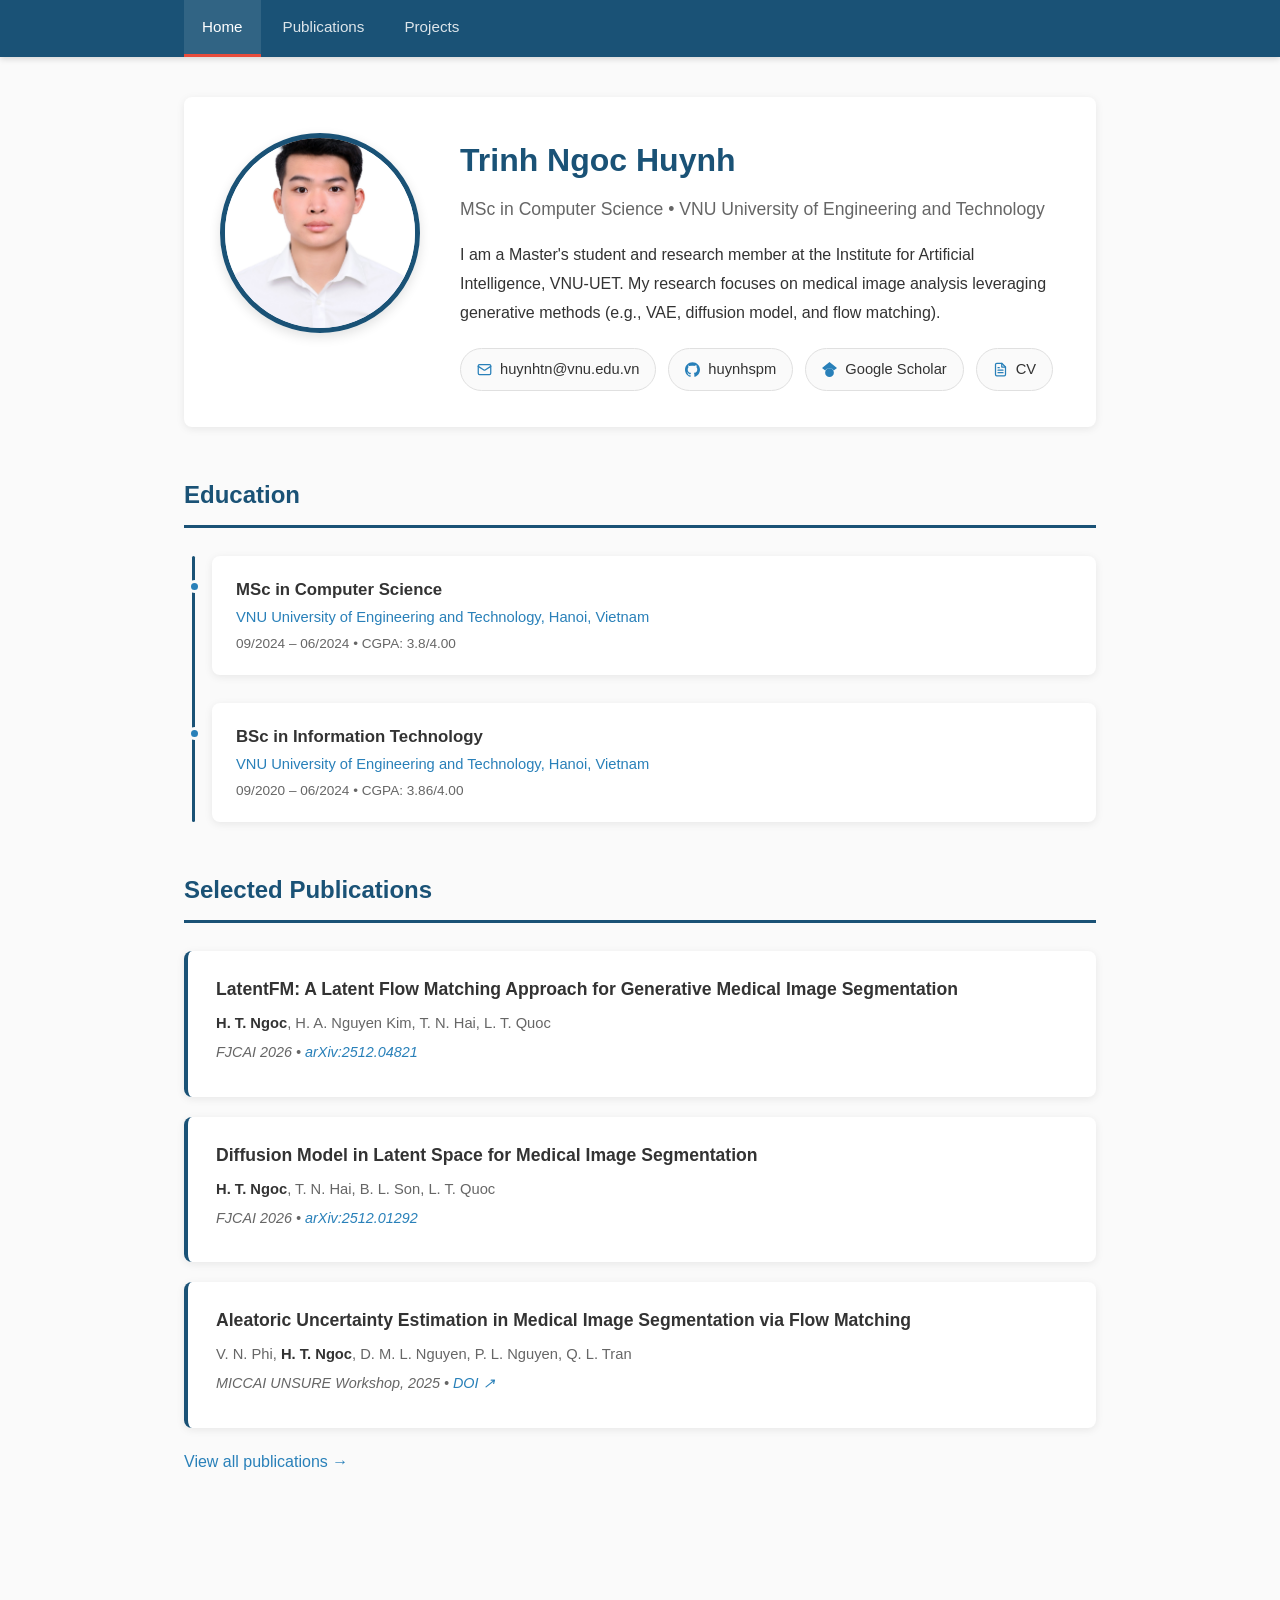
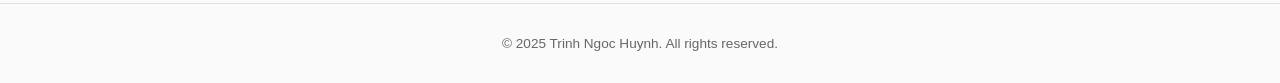
==== index.html @ fa9c3c4f "update profile" ====
<!DOCTYPE html>
<html lang="en">
<head>
    <meta charset="UTF-8">
    <meta name="viewport" content="width=device-width, initial-scale=1.0">
    <title>Trinh Ngoc Huynh</title>
    <link rel="stylesheet" href="index-style.css">
</head>
<body>

    <!-- Navigation -->
    <nav class="navbar">
        <div class="nav-container">
            <ul class="nav-links">
                <li><a href="./" class="active">Home</a></li>
                <li><a href="./publications/">Publications</a></li>
                <li><a href="./projects/">Projects</a></li>
            </ul>
        </div>
    </nav>

    <main class="container">

        <!-- Hero / Profile -->
        <section class="hero">
            <img class="hero-avatar" src="assets/avatar.jpg" alt="Trinh Ngoc Huynh">
            <div class="hero-info">
                <h1>Trinh Ngoc Huynh</h1>
                <p class="subtitle"> MSc in Computer Science &bull; VNU University
                    of Engineering and
                    Technology</p>
                <p class="bio">
                    I am a Master's student and research member at the Institute for Artificial Intelligence, VNU-UET.
                    My research focuses on medical image analysis leveraging generative methods (e.g.,
                    VAE, diffusion model, and flow matching).
                </p>
                <div class="contact-list">
                    <a href="mailto:huynhtn@vnu.edu.vn" class="contact-item">
                        <svg xmlns="http://www.w3.org/2000/svg" width="15" height="15" viewBox="0 0 24 24" fill="none"
                            stroke="currentColor" stroke-width="2" stroke-linecap="round" stroke-linejoin="round">
                            <rect x="2" y="4" width="20" height="16" rx="2" />
                            <path d="m22 7-8.97 5.7a1.94 1.94 0 0 1-2.06 0L2 7" />
                        </svg>
                        <span>huynhtn@vnu.edu.vn</span>
                    </a>
                    <a href="https://github.com/huynhspm" target="_blank" class="contact-item">
                        <svg xmlns="http://www.w3.org/2000/svg" width="15" height="15" viewBox="0 0 24 24"
                            fill="currentColor">
                            <path
                                d="M12 .297c-6.63 0-12 5.373-12 12 0 5.303 3.438 9.8 8.205 11.385.6.113.82-.258.82-.577 0-.285-.01-1.04-.015-2.04-3.338.724-4.042-1.61-4.042-1.61C4.422 18.07 3.633 17.7 3.633 17.7c-1.087-.744.084-.729.084-.729 1.205.084 1.838 1.236 1.838 1.236 1.07 1.835 2.809 1.305 3.495.998.108-.776.417-1.305.76-1.605-2.665-.3-5.466-1.332-5.466-5.93 0-1.31.465-2.38 1.235-3.22-.135-.303-.54-1.523.105-3.176 0 0 1.005-.322 3.3 1.23.96-.267 1.98-.399 3-.405 1.02.006 2.04.138 3 .405 2.28-1.552 3.285-1.23 3.285-1.23.645 1.653.24 2.873.12 3.176.765.84 1.23 1.91 1.23 3.22 0 4.61-2.805 5.625-5.475 5.92.42.36.81 1.096.81 2.22 0 1.606-.015 2.896-.015 3.286 0 .315.21.69.825.57C20.565 22.092 24 17.592 24 12.297c0-6.627-5.373-12-12-12" />
                        </svg>
                        <span>huynhspm</span>
                    </a>
                    <a href="https://scholar.google.com/citations?user=iXqN7IsAAAAJ" target="_blank"
                        class="contact-item">
                        <svg xmlns="http://www.w3.org/2000/svg" width="15" height="15" viewBox="0 0 24 24"
                            fill="currentColor">
                            <path
                                d="M5.242 13.769L0 9.5L12 0l12 9.5-5.242 4.269C17.548 11.249 14.978 9.5 12 9.5c-2.977 0-5.548 1.748-6.758 4.269zM12 10a7 7 0 1 0 0 14 7 7 0 0 0 0-14z" />
                        </svg>
                        <span>Google Scholar</span>
                    </a>
                    <a href="assets/cv.pdf" target="_blank" class="contact-item">
                        <svg xmlns="http://www.w3.org/2000/svg" width="15" height="15" viewBox="0 0 24 24" fill="none"
                            stroke="currentColor" stroke-width="2" stroke-linecap="round" stroke-linejoin="round">
                            <path d="M14 2H6a2 2 0 0 0-2 2v16a2 2 0 0 0 2 2h12a2 2 0 0 0 2-2V8z" />
                            <polyline points="14 2 14 8 20 8" />
                            <line x1="16" y1="13" x2="8" y2="13" />
                            <line x1="16" y1="17" x2="8" y2="17" />
                            <polyline points="10 9 9 9 8 9" />
                        </svg>
                        <span>CV</span>
                    </a>
                </div>
            </div>
        </section>

        <!-- Education -->
        <section class="section">
            <h2 class="section-title">Education</h2>
            <div class="timeline">
                <div class="timeline-item">
                    <div class="timeline-title">MSc in Computer Science</div>
                    <div class="timeline-subtitle">VNU University of Engineering and Technology, Hanoi, Vietnam</div>
                    <div class="timeline-date">09/2024 – 06/2024 &bull; CGPA: 3.8/4.00</div>
                </div>
                <div class="timeline-item">
                    <div class="timeline-title">BSc in Information Technology</div>
                    <div class="timeline-subtitle">VNU University of Engineering and Technology, Hanoi, Vietnam</div>
                    <div class="timeline-date">09/2020 – 06/2024 &bull; CGPA: 3.86/4.00</div>
                </div>
            </div>
        </section>

        <!-- Selected Publications -->
        <section class="section">
            <h2 class="section-title">Selected Publications</h2>

            <div class="card">
                <div class="card-title">LatentFM: A Latent Flow Matching Approach for Generative Medical Image
                    Segmentation</div>
                <div class="card-authors"><span class="highlight">H. T. Ngoc</span>, H. A. Nguyen Kim, T. N. Hai, L. T.
                    Quoc</div>
                <div class="card-venue">FJCAI 2026 &bull; <a href="https://arxiv.org/abs/2512.04821"
                        target="_blank">arXiv:2512.04821</a></div>
            </div>

            <div class="card">
                <div class="card-title">Diffusion Model in Latent Space for Medical Image Segmentation</div>
                <div class="card-authors"><span class="highlight">H. T. Ngoc</span>, T. N. Hai, B. L. Son, L. T. Quoc
                </div>
                <div class="card-venue">FJCAI 2026 &bull; <a href="https://arxiv.org/abs/2512.01292"
                        target="_blank">arXiv:2512.01292</a></div>
            </div>

            <div class="card">
                <div class="card-title">Aleatoric Uncertainty Estimation in Medical Image Segmentation via Flow Matching
                </div>
                <div class="card-authors">V. N. Phi, <span class="highlight">H. T. Ngoc</span>, D. M. L. Nguyen, P. L.
                    Nguyen, Q. L. Tran</div>
                <div class="card-venue">MICCAI UNSURE Workshop, 2025 &bull; <a
                        href="https://doi.org/10.1007/978-3-032-06593-3_13" target="_blank">DOI ↗</a></div>
            </div>

            <p style="margin-top:16px;"><a href="./publications/">View all publications →</a></p>
        </section>

    </main>

    <footer class="footer">
        <p>&copy; 2025 Trinh Ngoc Huynh. All rights reserved.</p>
    </footer>

</body>
</html>
---- index-style.css ----
/* ============================================
   Huynh Trinh Ngoc — Academic Homepage
   ============================================ */

/* ---------- Reset & Base ---------- */
*,
*::before,
*::after {
	margin: 0;
	padding: 0;
	box-sizing: border-box;
}

:root {
	--primary: #1a5276;
	--primary-light: #2980b9;
	--accent: #e74c3c;
	--bg: #fafafa;
	--card-bg: #ffffff;
	--text: #333333;
	--text-light: #666666;
	--border: #e0e0e0;
	--shadow: 0 2px 8px rgba(0, 0, 0, 0.08);
	--radius: 8px;
	--max-width: 960px;
	--font-sans: "Segoe UI", Tahoma, Geneva, Verdana, sans-serif;
	--font-mono: "Consolas", "Courier New", monospace;
}

html {
	scroll-behavior: smooth;
}

body {
	font-family: var(--font-sans);
	background: var(--bg);
	color: var(--text);
	line-height: 1.7;
	font-size: 16px;
}

a {
	color: var(--primary-light);
	text-decoration: none;
	transition: color 0.2s;
}

a:hover {
	color: var(--accent);
	text-decoration: underline;
}

img {
	max-width: 100%;
	height: auto;
}

/* ---------- Navigation ---------- */
.navbar {
	background: var(--primary);
	padding: 0;
	position: sticky;
	top: 0;
	z-index: 1000;
	box-shadow: 0 2px 6px rgba(0, 0, 0, 0.15);
}

.navbar .nav-container {
	max-width: var(--max-width);
	margin: 0 auto;
	display: flex;
	align-items: center;
	justify-content: space-between;
	padding: 0 24px;
}

.navbar .nav-brand {
	color: #fff;
	font-size: 1.15rem;
	font-weight: 700;
	padding: 14px 0;
	text-decoration: none;
}

.navbar .nav-brand:hover {
	color: #fff;
	text-decoration: none;
}

.navbar .nav-links {
	list-style: none;
	display: flex;
	gap: 4px;
}

.navbar .nav-links a {
	color: rgba(255, 255, 255, 0.85);
	padding: 14px 18px;
	display: block;
	font-size: 0.95rem;
	font-weight: 500;
	transition: background 0.2s, color 0.2s;
	border-bottom: 3px solid transparent;
}

.navbar .nav-links a:hover,
.navbar .nav-links a.active {
	background: rgba(255, 255, 255, 0.1);
	color: #fff;
	text-decoration: none;
	border-bottom-color: var(--accent);
}

/* ---------- Main Container ---------- */
.container {
	max-width: var(--max-width);
	margin: 0 auto;
	padding: 40px 24px;
}

/* ---------- Hero / Profile Section ---------- */
.hero {
	display: flex;
	gap: 40px;
	align-items: flex-start;
	margin-bottom: 48px;
	background: var(--card-bg);
	padding: 36px;
	border-radius: var(--radius);
	box-shadow: var(--shadow);
}

.hero-avatar {
	width: 200px;
	height: 200px;
	border-radius: 50%;
	object-fit: cover;
	border: 5px solid var(--primary);
	box-shadow: 0 4px 12px rgba(0, 0, 0, 0.12);
}

.hero-info {
	flex: 1;
}

.hero-info h1 {
	font-size: 2rem;
	color: var(--primary);
	margin-bottom: 8px;
}

.hero-info .subtitle {
	font-size: 1.1rem;
	color: var(--text-light);
	margin-bottom: 16px;
}

.hero-info .bio {
	font-size: 1rem;
	color: var(--text);
	margin-bottom: 20px;
	line-height: 1.8;
}

.contact-list {
	display: flex;
	flex-wrap: wrap;
	gap: 12px;
}

.contact-item {
	display: inline-flex;
	align-items: center;
	gap: 8px;
	padding: 8px 16px;
	background: var(--bg);
	border: 1px solid var(--border);
	border-radius: 24px;
	font-size: 0.92rem;
	color: var(--text);
	text-decoration: none;
	transition: all 0.2s ease;
}

.contact-item:hover {
	background: var(--primary);
	color: #fff;
	border-color: var(--primary);
	text-decoration: none;
	transform: translateY(-1px);
	box-shadow: 0 3px 10px rgba(26, 82, 118, 0.2);
}

.contact-item:hover svg {
	color: #fff;
}

.contact-item svg {
	flex-shrink: 0;
	color: var(--primary-light);
	transition: color 0.2s ease;
}

/* ---------- Section ---------- */
.section {
	margin-bottom: 48px;
}

.section-title {
	font-size: 1.5rem;
	color: var(--primary);
	border-bottom: 3px solid var(--primary);
	padding-bottom: 10px;
	margin-bottom: 28px;
}

/* ---------- Cards ---------- */
.card {
	background: var(--card-bg);
	border-radius: var(--radius);
	box-shadow: var(--shadow);
	padding: 24px 28px;
	margin-bottom: 20px;
	transition: box-shadow 0.2s, transform 0.2s;
	border-left: 4px solid var(--primary);
}

.card:hover {
	box-shadow: 0 4px 16px rgba(0, 0, 0, 0.12);
	transform: translateY(-2px);
}

.card .card-title {
	font-size: 1.1rem;
	font-weight: 700;
	color: var(--text);
	margin-bottom: 6px;
}

.card .card-title a {
	color: var(--primary);
}

.card .card-title a:hover {
	color: var(--accent);
}

.card .card-authors {
	font-size: 0.92rem;
	color: var(--text-light);
	margin-bottom: 4px;
}

.card .card-authors .highlight {
	font-weight: 600;
	color: var(--text);
}

.card .card-venue {
	font-size: 0.9rem;
	color: var(--text-light);
	font-style: italic;
	margin-bottom: 8px;
}

.card .card-badges {
	display: flex;
	flex-wrap: wrap;
	gap: 8px;
	margin-top: 8px;
}

.badge {
	display: inline-block;
	font-size: 0.78rem;
	font-weight: 600;
	padding: 3px 10px;
	border-radius: 12px;
	text-transform: uppercase;
	letter-spacing: 0.3px;
}

.badge-year {
	background: #ebf5fb;
	color: var(--primary-light);
}

.badge-journal {
	background: #eafaf1;
	color: #27ae60;
}

.badge-conference {
	background: #fef9e7;
	color: #f39c12;
}

.badge-preprint {
	background: #f4ecf7;
	color: #8e44ad;
}

.badge-ongoing {
	background: #fdedec;
	color: var(--accent);
}

.badge-completed {
	background: #eafaf1;
	color: #27ae60;
}

.badge-link a {
	color: var(--primary-light);
	font-size: 0.85rem;
}

/* ---------- Project Cards ---------- */
.project-card {
	background: var(--card-bg);
	border-radius: var(--radius);
	box-shadow: var(--shadow);
	padding: 28px;
	margin-bottom: 20px;
	border-left: 4px solid var(--primary-light);
	transition: box-shadow 0.2s, transform 0.2s;
}

.project-card:hover {
	box-shadow: 0 4px 16px rgba(0, 0, 0, 0.12);
	transform: translateY(-2px);
}

.project-card .project-header {
	display: flex;
	justify-content: space-between;
	align-items: flex-start;
	gap: 16px;
	margin-bottom: 10px;
}

.project-card .project-title {
	font-size: 1.1rem;
	font-weight: 700;
	color: var(--primary);
	flex: 1;
}

.project-card .project-meta {
	font-size: 0.88rem;
	color: var(--text-light);
	margin-bottom: 6px;
}

.project-card .project-description {
	font-size: 0.95rem;
	color: var(--text);
	line-height: 1.7;
	margin-top: 10px;
}

.project-card .project-role {
	font-size: 0.9rem;
	color: var(--text-light);
	margin-top: 4px;
}

.project-card .project-awards {
	margin-top: 12px;
	padding-top: 12px;
	border-top: 1px solid var(--border);
}

.project-card .project-awards li {
	font-size: 0.9rem;
	color: var(--text);
	margin-left: 16px;
	margin-bottom: 4px;
}

/* ---------- Education & Experience Timeline ---------- */
.timeline {
	position: relative;
	padding-left: 28px;
}

.timeline::before {
	content: "";
	position: absolute;
	left: 8px;
	top: 0;
	bottom: 0;
	width: 3px;
	background: var(--primary);
	border-radius: 2px;
}

.timeline-item {
	position: relative;
	margin-bottom: 28px;
	background: var(--card-bg);
	padding: 20px 24px;
	border-radius: var(--radius);
	box-shadow: var(--shadow);
}

.timeline-item::before {
	content: "";
	position: absolute;
	left: -24px;
	top: 24px;
	width: 13px;
	height: 13px;
	background: var(--primary-light);
	border: 3px solid var(--bg);
	border-radius: 50%;
}

.timeline-item .timeline-title {
	font-size: 1.05rem;
	font-weight: 700;
	color: var(--text);
}

.timeline-item .timeline-subtitle {
	font-size: 0.92rem;
	color: var(--primary-light);
	font-weight: 500;
}

.timeline-item .timeline-date {
	font-size: 0.85rem;
	color: var(--text-light);
	margin-top: 2px;
}

.timeline-item .timeline-desc {
	font-size: 0.95rem;
	color: var(--text);
	margin-top: 8px;
	line-height: 1.7;
}

/* ---------- Awards List ---------- */
.awards-list {
	list-style: none;
}

.awards-list li {
	position: relative;
	padding: 14px 20px 14px 40px;
	margin-bottom: 12px;
	background: var(--card-bg);
	border-radius: var(--radius);
	box-shadow: var(--shadow);
	font-size: 0.95rem;
	border-left: 4px solid #f39c12;
}

.awards-list li::before {
	content: "🏆";
	position: absolute;
	left: 14px;
	top: 14px;
}

/* ---------- Publications Page Specific ---------- */
.filter-bar {
	display: flex;
	flex-wrap: wrap;
	gap: 10px;
	margin-bottom: 28px;
}

.filter-btn {
	padding: 8px 18px;
	border: 2px solid var(--border);
	border-radius: 20px;
	background: var(--card-bg);
	font-size: 0.88rem;
	font-weight: 500;
	color: var(--text-light);
	cursor: pointer;
	transition: all 0.2s;
}

.filter-btn:hover,
.filter-btn.active {
	border-color: var(--primary);
	color: var(--primary);
	background: #ebf5fb;
}

/* ---------- Page Header ---------- */
.page-header {
	text-align: center;
	margin-bottom: 40px;
}

.page-header h1 {
	font-size: 2rem;
	color: var(--primary);
	margin-bottom: 8px;
}

.page-header p {
	font-size: 1.05rem;
	color: var(--text-light);
}

/* ---------- Footer ---------- */
.footer {
	text-align: center;
	padding: 28px 24px;
	color: var(--text-light);
	font-size: 0.85rem;
	border-top: 1px solid var(--border);
	margin-top: 40px;
}

/* ---------- Responsive ---------- */
@media (max-width: 768px) {
	.hero {
		flex-direction: column;
		align-items: center;
		text-align: center;
		padding: 28px 20px;
	}

	.hero-info h1 {
		font-size: 1.6rem;
	}

	.contact-list {
		justify-content: center;
	}

	.navbar .nav-container {
		flex-direction: column;
		padding: 0;
	}

	.navbar .nav-brand {
		padding: 12px 0 0;
	}

	.navbar .nav-links {
		width: 100%;
		justify-content: center;
		padding-bottom: 0;
	}

	.navbar .nav-links a {
		padding: 10px 14px;
		font-size: 0.88rem;
	}

	.container {
		padding: 24px 16px;
	}

	.project-card .project-header {
		flex-direction: column;
	}
}
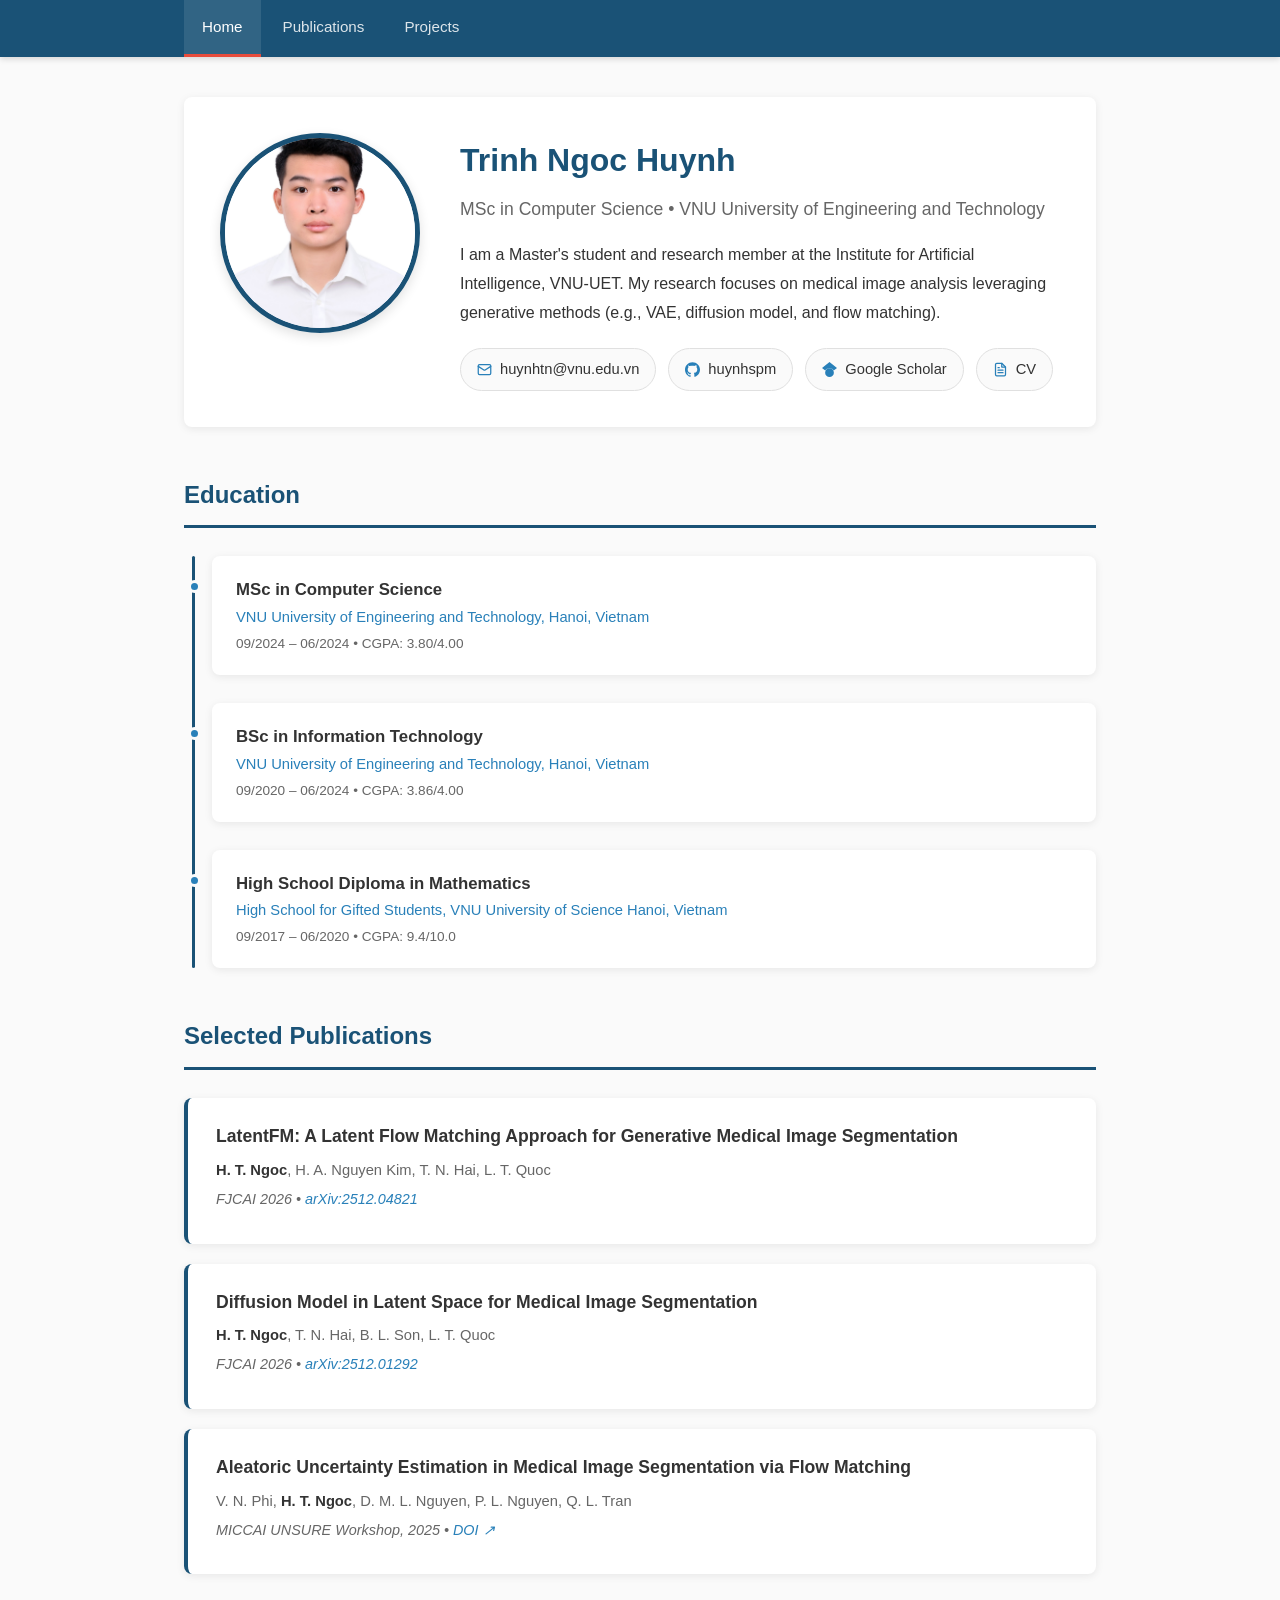
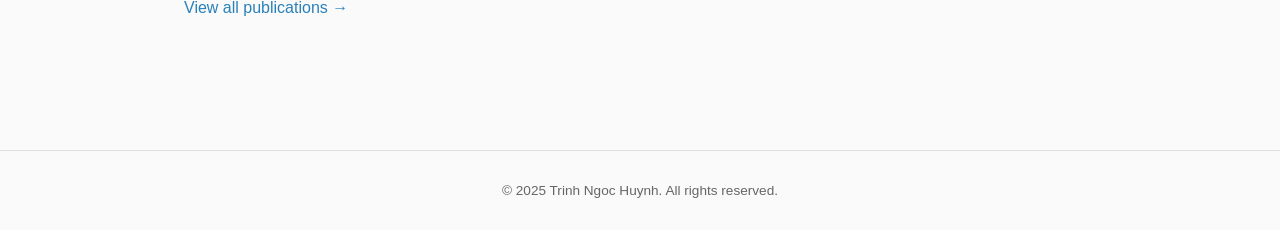
==== commit 128e8cb1: "update education" ====
--- a/index.html
+++ b/index.html
@@ -82,12 +82,18 @@
                 <div class="timeline-item">
                     <div class="timeline-title">MSc in Computer Science</div>
                     <div class="timeline-subtitle">VNU University of Engineering and Technology, Hanoi, Vietnam</div>
-                    <div class="timeline-date">09/2024 – 06/2024 &bull; CGPA: 3.8/4.00</div>
+                    <div class="timeline-date">09/2024 – 06/2024 &bull; CGPA: 3.80/4.00</div>
                 </div>
                 <div class="timeline-item">
                     <div class="timeline-title">BSc in Information Technology</div>
                     <div class="timeline-subtitle">VNU University of Engineering and Technology, Hanoi, Vietnam</div>
                     <div class="timeline-date">09/2020 – 06/2024 &bull; CGPA: 3.86/4.00</div>
+                </div>
+                <div class="timeline-item">
+                    <div class="timeline-title">High School Diploma in Mathematics</div>
+                    <div class="timeline-subtitle">High School for Gifted Students, VNU University of Science Hanoi,
+                        Vietnam</div>
+                    <div class="timeline-date">09/2017 – 06/2020 &bull; CGPA: 9.4/10.0</div>
                 </div>
             </div>
         </section>
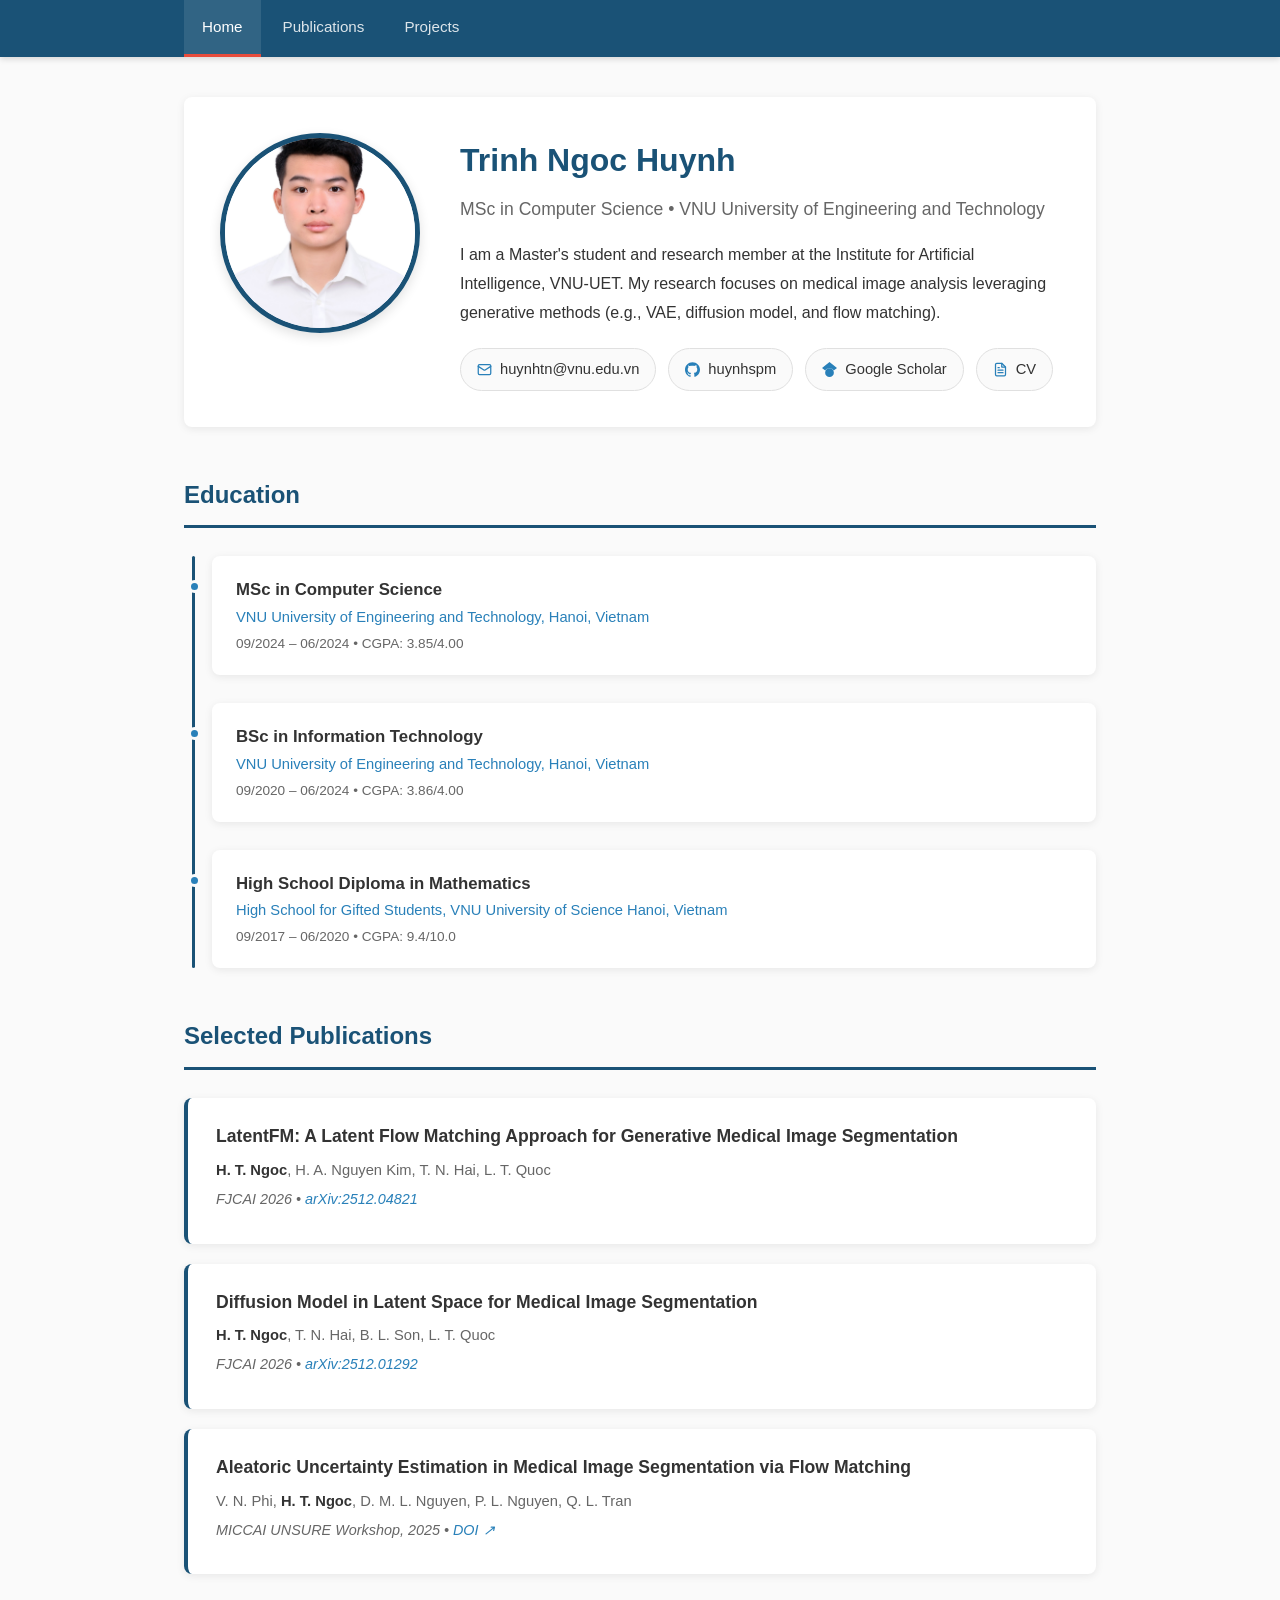
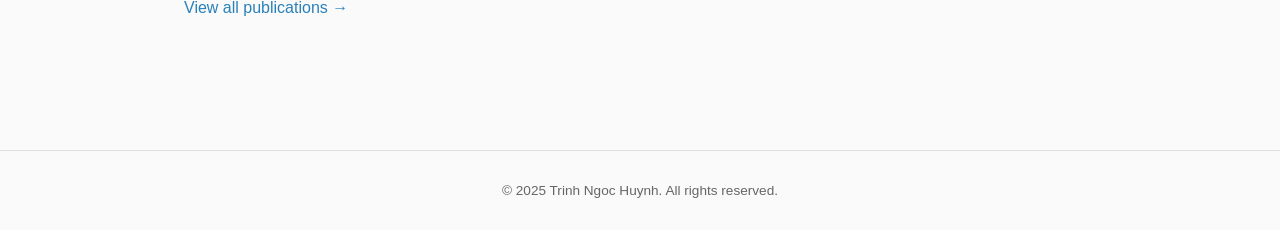
==== commit e669d266: "update CV for Master's degree" ====
--- a/index.html
+++ b/index.html
@@ -82,7 +82,7 @@
                 <div class="timeline-item">
                     <div class="timeline-title">MSc in Computer Science</div>
                     <div class="timeline-subtitle">VNU University of Engineering and Technology, Hanoi, Vietnam</div>
-                    <div class="timeline-date">09/2024 – 06/2024 &bull; CGPA: 3.80/4.00</div>
+                    <div class="timeline-date">09/2024 – 06/2024 &bull; CGPA: 3.85/4.00</div>
                 </div>
                 <div class="timeline-item">
                     <div class="timeline-title">BSc in Information Technology</div>
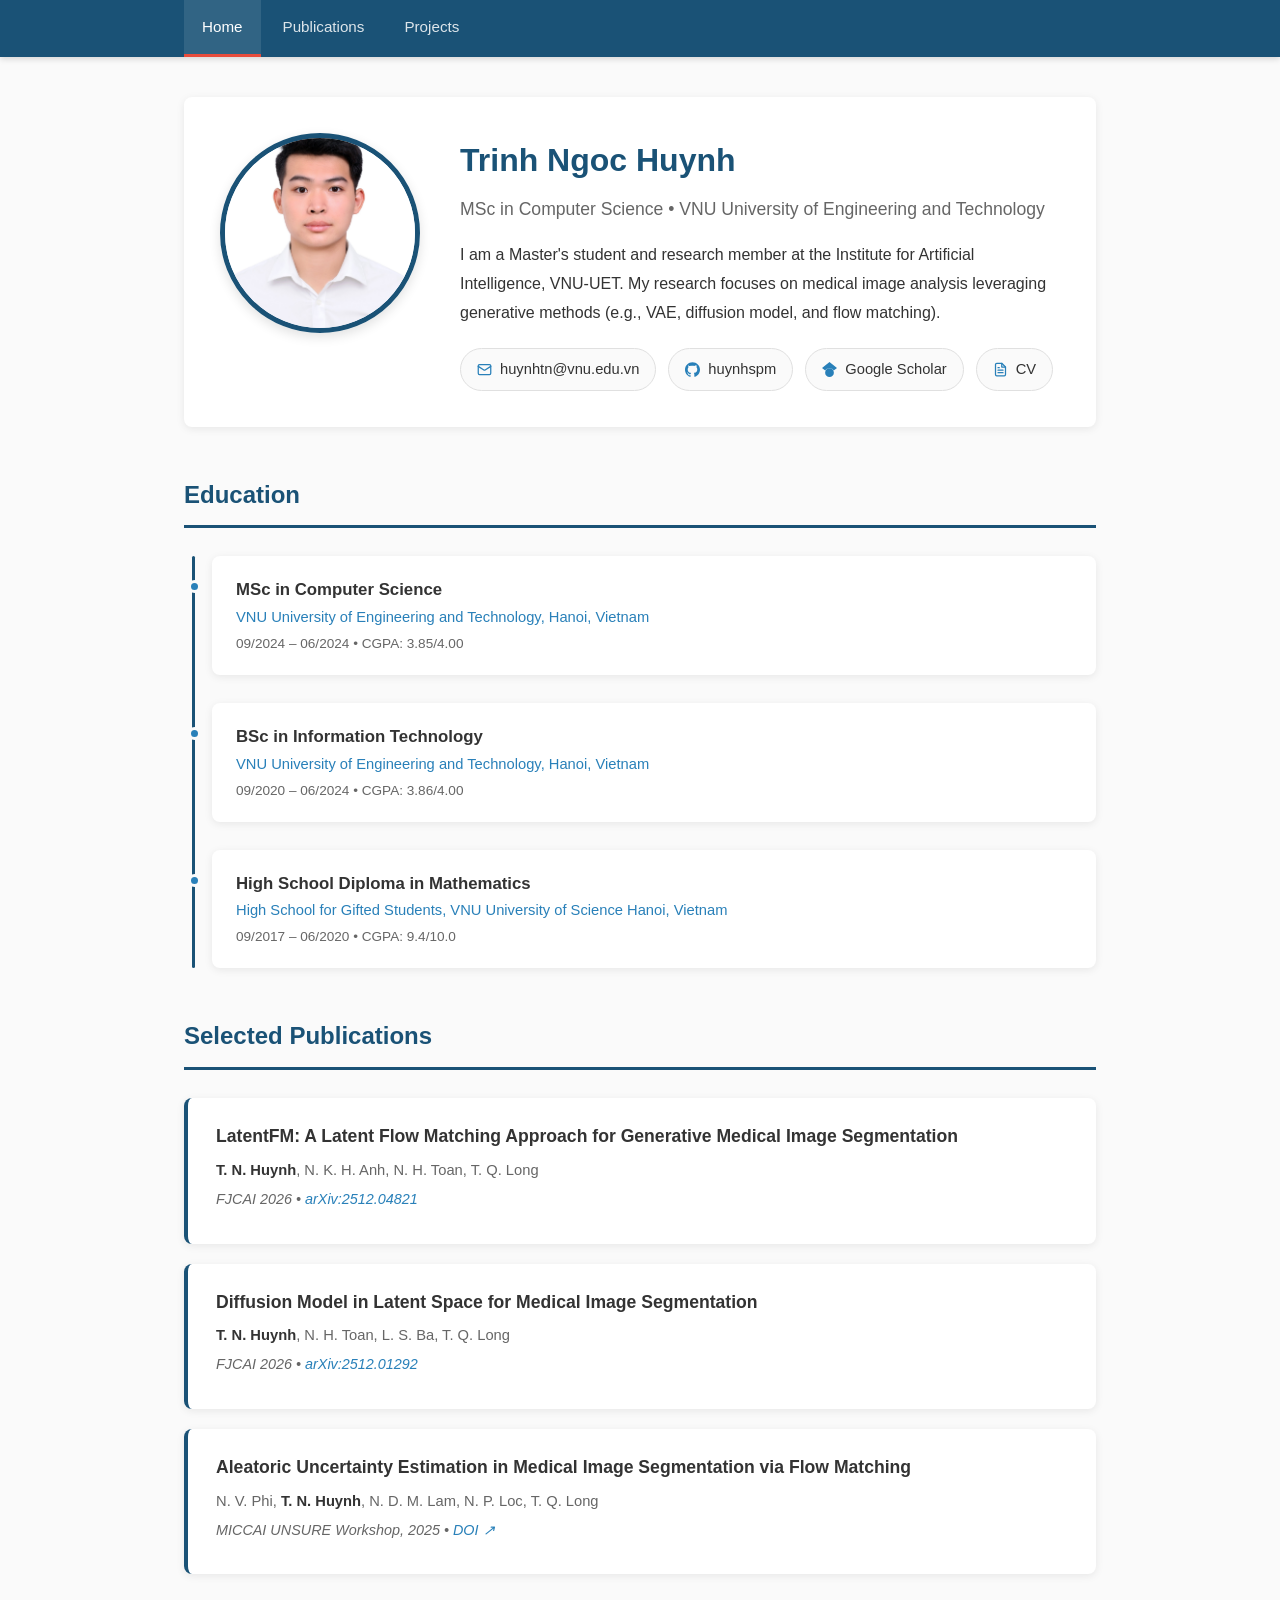
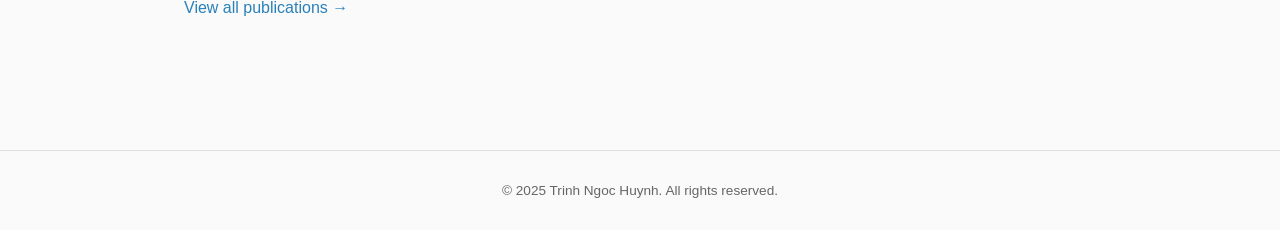
==== commit e814f480: "update SOICT paper" ====
--- a/index.html
+++ b/index.html
@@ -105,15 +105,15 @@
             <div class="card">
                 <div class="card-title">LatentFM: A Latent Flow Matching Approach for Generative Medical Image
                     Segmentation</div>
-                <div class="card-authors"><span class="highlight">H. T. Ngoc</span>, H. A. Nguyen Kim, T. N. Hai, L. T.
-                    Quoc</div>
+                <div class="card-authors"><span class="highlight">T. N. Huynh</span>, N. K. H. Anh, N. H. Toan, T. Q.
+                    Long</div>
                 <div class="card-venue">FJCAI 2026 &bull; <a href="https://arxiv.org/abs/2512.04821"
                         target="_blank">arXiv:2512.04821</a></div>
             </div>
 
             <div class="card">
                 <div class="card-title">Diffusion Model in Latent Space for Medical Image Segmentation</div>
-                <div class="card-authors"><span class="highlight">H. T. Ngoc</span>, T. N. Hai, B. L. Son, L. T. Quoc
+                <div class="card-authors"><span class="highlight">T. N. Huynh</span>, N. H. Toan, L. S. Ba, T. Q. Long
                 </div>
                 <div class="card-venue">FJCAI 2026 &bull; <a href="https://arxiv.org/abs/2512.01292"
                         target="_blank">arXiv:2512.01292</a></div>
@@ -122,8 +122,8 @@
             <div class="card">
                 <div class="card-title">Aleatoric Uncertainty Estimation in Medical Image Segmentation via Flow Matching
                 </div>
-                <div class="card-authors">V. N. Phi, <span class="highlight">H. T. Ngoc</span>, D. M. L. Nguyen, P. L.
-                    Nguyen, Q. L. Tran</div>
+                <div class="card-authors">N. V. Phi, <span class="highlight">T. N. Huynh</span>, N. D. M. Lam, N. P.
+                    Loc, T. Q. Long</div>
                 <div class="card-venue">MICCAI UNSURE Workshop, 2025 &bull; <a
                         href="https://doi.org/10.1007/978-3-032-06593-3_13" target="_blank">DOI ↗</a></div>
             </div>
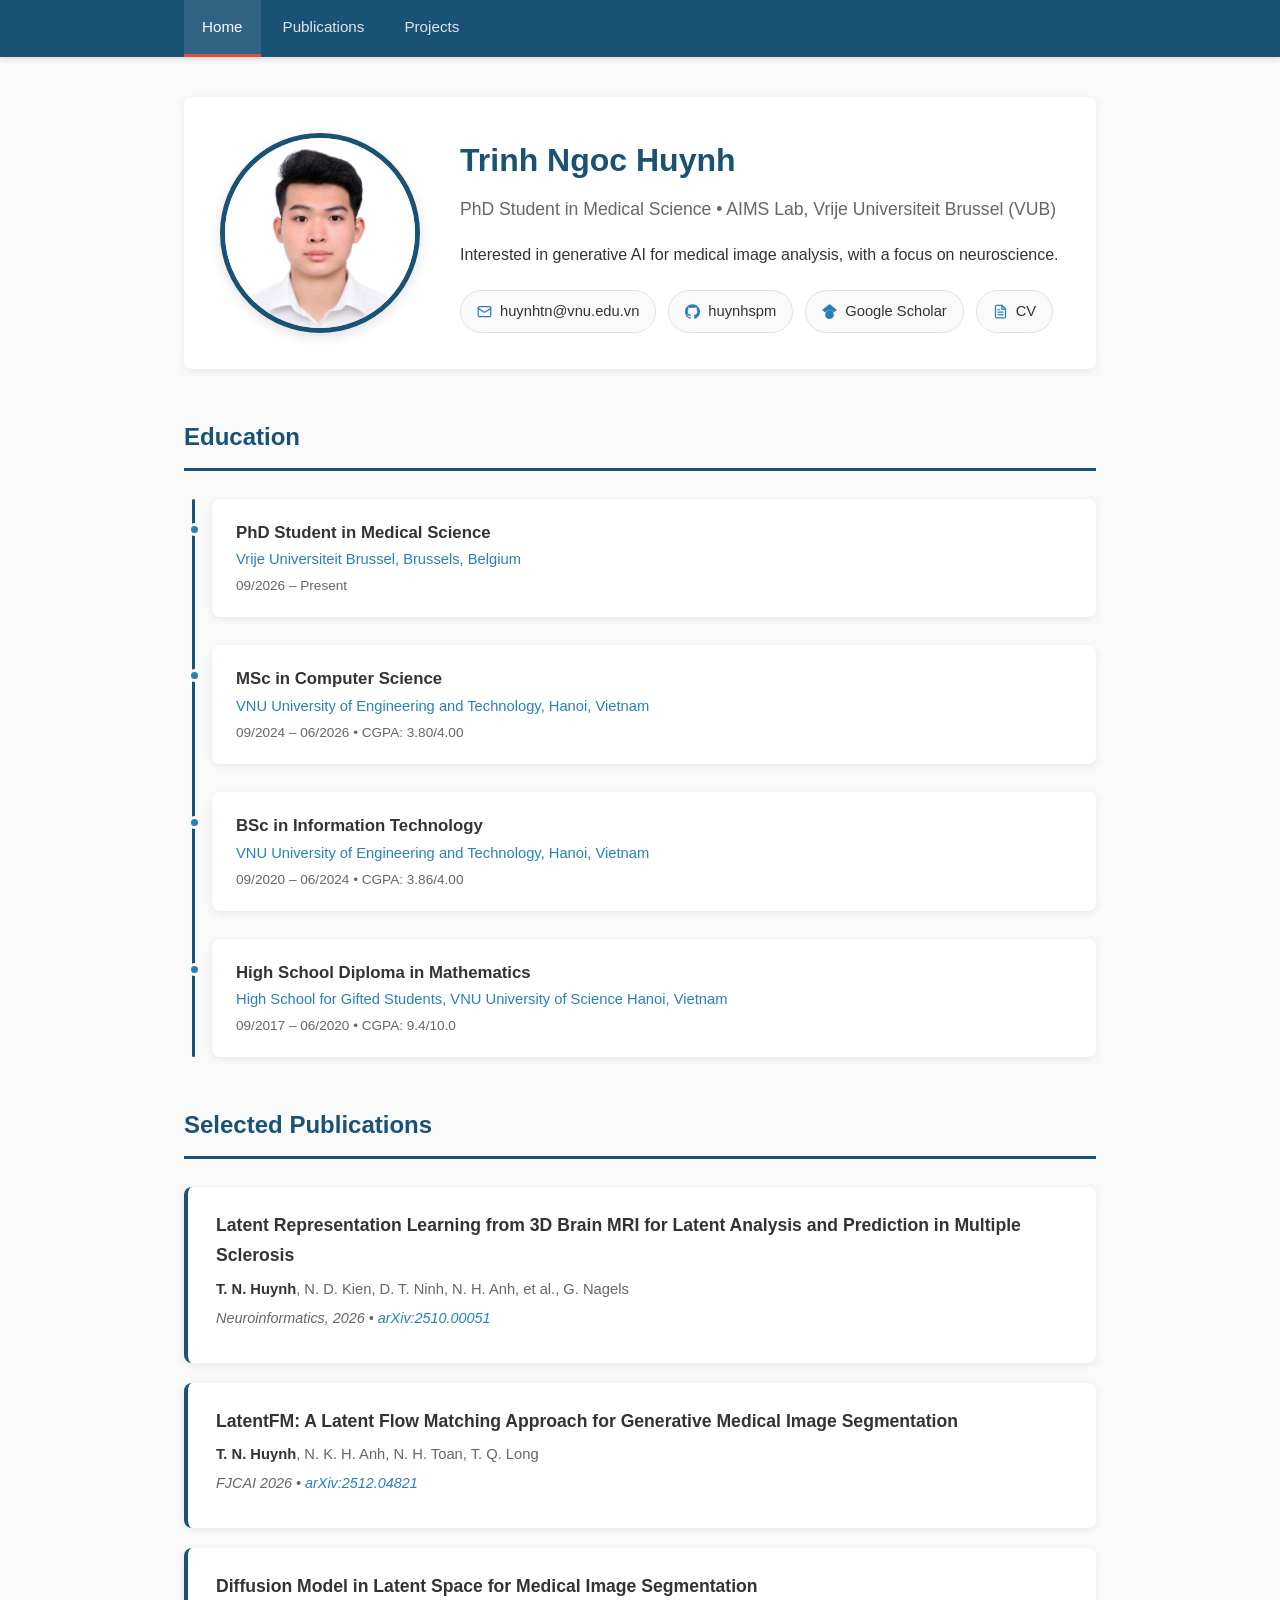
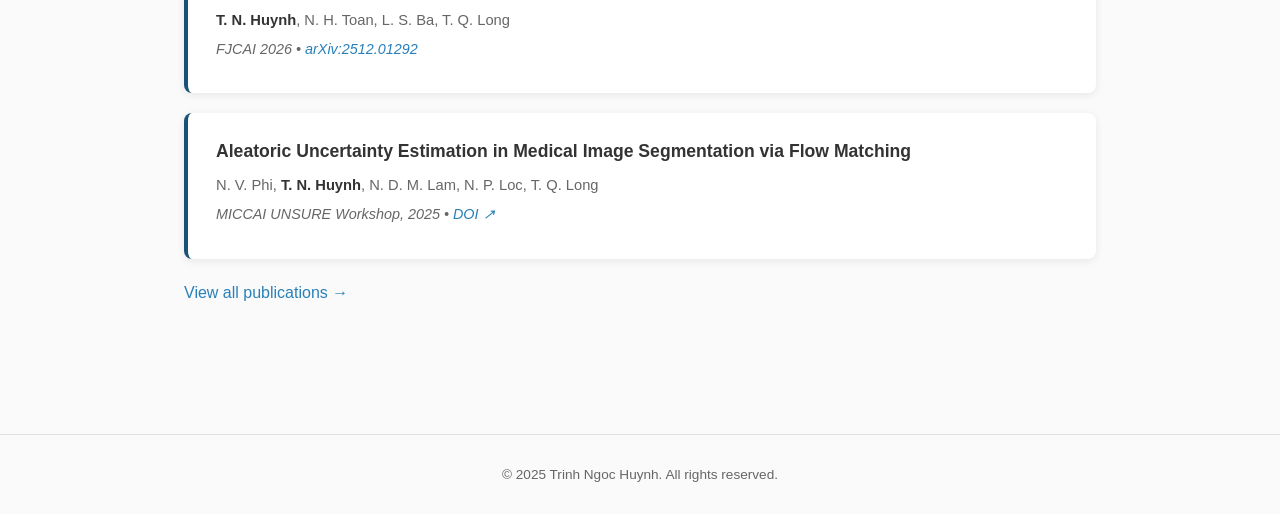
==== commit 07660678: "update publications and cv" ====
--- a/index.html
+++ b/index.html
@@ -26,13 +26,9 @@
             <img class="hero-avatar" src="assets/avatar.jpg" alt="Trinh Ngoc Huynh">
             <div class="hero-info">
                 <h1>Trinh Ngoc Huynh</h1>
-                <p class="subtitle"> MSc in Computer Science &bull; VNU University
-                    of Engineering and
-                    Technology</p>
+                <p class="subtitle">PhD Student in Medical Science &bull; AIMS Lab, Vrije Universiteit Brussel (VUB)</p>
                 <p class="bio">
-                    I am a Master's student and research member at the Institute for Artificial Intelligence, VNU-UET.
-                    My research focuses on medical image analysis leveraging generative methods (e.g.,
-                    VAE, diffusion model, and flow matching).
+                    Interested in generative AI for medical image analysis, with a focus on neuroscience.
                 </p>
                 <div class="contact-list">
                     <a href="mailto:huynhtn@vnu.edu.vn" class="contact-item">
@@ -80,9 +76,14 @@
             <h2 class="section-title">Education</h2>
             <div class="timeline">
                 <div class="timeline-item">
+                    <div class="timeline-title">PhD Student in Medical Science</div>
+                    <div class="timeline-subtitle">Vrije Universiteit Brussel, Brussels, Belgium</div>
+                    <div class="timeline-date">09/2026 – Present</div>
+                </div>
+                <div class="timeline-item">
                     <div class="timeline-title">MSc in Computer Science</div>
                     <div class="timeline-subtitle">VNU University of Engineering and Technology, Hanoi, Vietnam</div>
-                    <div class="timeline-date">09/2024 – 06/2024 &bull; CGPA: 3.85/4.00</div>
+                    <div class="timeline-date">09/2024 – 06/2026 &bull; CGPA: 3.80/4.00</div>
                 </div>
                 <div class="timeline-item">
                     <div class="timeline-title">BSc in Information Technology</div>
@@ -101,6 +102,15 @@
         <!-- Selected Publications -->
         <section class="section">
             <h2 class="section-title">Selected Publications</h2>
+
+            <div class="card">
+                <div class="card-title">Latent Representation Learning from 3D Brain MRI for Latent Analysis and
+                    Prediction in Multiple Sclerosis</div>
+                <div class="card-authors"><span class="highlight">T. N. Huynh</span>, N. D. Kien, D. T. Ninh, N. H.
+                    Anh, et al., G. Nagels</div>
+                <div class="card-venue">Neuroinformatics, 2026 &bull; <a href="https://arxiv.org/abs/2510.00051"
+                        target="_blank">arXiv:2510.00051</a></div>
+            </div>
 
             <div class="card">
                 <div class="card-title">LatentFM: A Latent Flow Matching Approach for Generative Medical Image
--- a/index-style.css
+++ b/index-style.css
@@ -135,6 +135,7 @@
 	height: 200px;
 	border-radius: 50%;
 	object-fit: cover;
+	object-position: center 20%;
 	border: 5px solid var(--primary);
 	box-shadow: 0 4px 12px rgba(0, 0, 0, 0.12);
 }
@@ -308,6 +309,11 @@
 .badge-completed {
 	background: #eafaf1;
 	color: #27ae60;
+}
+
+.badge-unavailable {
+	background: #f2f3f4;
+	color: #95a5a6;
 }
 
 .badge-link a {
